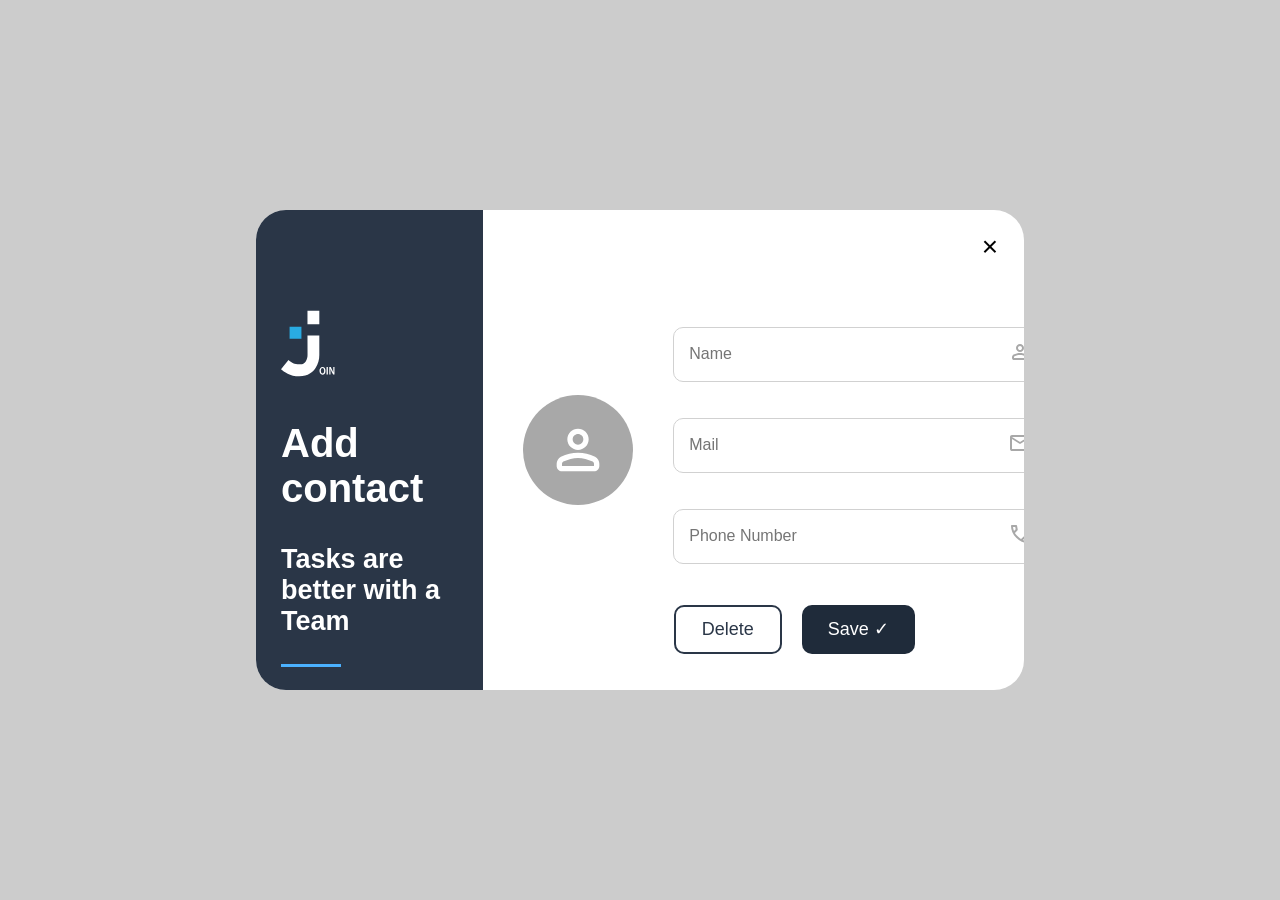
==== addContactOverlay.html @ ead1f443 "Add "Add contact" Overlay html and css" ====
<!DOCTYPE html>
<html lang="en">
<head>
    <meta charset="UTF-8">
    <meta name="viewport" content="width=device-width, initial-scale=1.0">
    <link rel="stylesheet" href="styles/editContact.css">
    <title>Add Contact</title>
</head>
<body>
    <div class="edit-contact-overlay">
        <div class="edit-contact-container">
      
          <div class="edit-contact-left">
            <img src="./assets/sideboardAssets/joinLogo.svg" class="logo">
            <h2>Add contact</h2>           
            <h3>Tasks are better with a Team</h3>
            <div class="blue-line-add"></div>
          </div>
      
          <div class="edit-contact-right">
            <button class="close-btn">×</button>
      
            <div class="profile-circle-add"><img src="./assets/LogIn&SignUp/person1.svg" class="icon-profile"></div>
      
            <form class="edit-form">
              <div class="input-wrapper">
                <input type="text" placeholder="Name">
                <span class="icon"><img src="./assets/LogIn&SignUp/person.svg" alt=""></span>
              </div>
      
              <div class="input-wrapper">
                <input type="email" placeholder="Mail">
                <span class="icon"><img src="./assets/LogIn&SignUp/mail.svg" alt=""></span>
              </div>
      
              <div class="input-wrapper">
                <input type="tel" placeholder="Phone Number">
                <span class="icon"><img src="./assets/LogIn&SignUp/call.svg" alt=""></span>
              </div>
      
              <div class="buttons">
                <button class="delete-btn">Delete</button>
                <button class="save-btn">Save ✓</button>
              </div>
            </form>
      
          </div>
        </div>
      </div>
    
</body>
</html>
---- styles/editContact.css ----
.edit-contact-overlay {
    position: fixed;
    inset: 0;
    background: rgba(0,0,0,0.2);
    display: flex;
    justify-content: center;
    align-items: center;
  }
  
  .edit-contact-container {
    width: 60%;
    height: 480px;
    background: white;
    border-radius: 30px;
    display: flex;
    overflow: hidden;
    font-family: sans-serif;
  }
  
  .edit-contact-left {
    width: 467px;
    background: #2A3647;
    color: white;
    padding: 60px 25px;
    padding-top: 100px;
  }
  
  .edit-contact-left h2 {
    margin-top: 40px;
    font-size: 40px;
    font-weight: bold;
  }
  
  .blue-line {
    width: 60px;
    height: 3px;
    background: #4bb1ff;
    margin-top: -20px;
  }
  .blue-line-add {
    width: 60px;
    height: 3px;
    background: #4bb1ff;
    margin-top: 0px;
  }

  .logo {
    width: 54px;
    height: 66.5px;
  }
  
  .edit-contact-right {
    width: 60%;
    padding: 40px;
    position: relative;
    display: flex;
    align-items: center;
    gap: 40px;      
  }  
  
  .close-btn {
    position: absolute;
    top: 20px;
    right: 20px;
    background: none;
    border: none;
    font-size: 28px;
    cursor: pointer;
  }
  
  .profile-circle {
    width: 110px;
    height: 110px;
    opacity: 1;
    border-radius: 100%;
    top: 204px;
    left: 550px;
    gap: 10px;
    border-width: 3px;
    background: #ffcc00;    
    display: flex;
    align-items: center;
    justify-content: center;
    font-size: 47px;
    color: white;
    font-weight: bold;
    flex-shrink: 0;  
  }

  .profile-circle-add {
    width: 110px;
    height: 110px;
    opacity: 1;
    border-radius: 100%;
    top: 204px;
    left: 550px;
    gap: 10px;
    border-width: 3px;
    background-color: #A8A8A8;
    color: white;   
    display: flex;
    align-items: center;
    justify-content: center;
    font-size: 47px;
    font-weight: bold;
    flex-shrink: 0;  
  }

  .edit-form .input-wrapper {
    position: relative;
    margin-bottom: 18px; 
    width: 422px;  
  }

  .edit-form {
    display: flex;
    flex-direction: column;
    gap: 18px;          
    padding-top: 80px;
  }
  
  .edit-form input {
    width: 85%;
    height: 51px;          
    padding-left: 15px;
    border: 1px solid #D1D1D1; 
    border-radius: 10px;
    font-size: 16px;
    display: flex;
    align-items: center;
  }
  
  .icon {
    position: absolute;
    right: 15%;
    top: 50%;
    transform: translateY(-50%);
    pointer-events: none;
  }
  
  .buttons {
    display: flex;
    justify-content: center;
    gap: 20px;
    margin-top: 5px;
    padding-right: 180px;
  }
  
  .delete-btn, .save-btn {
    padding: 12px 26px;
    border-radius: 10px;
    font-size: 18px;
    cursor: pointer;
    border: none;
  }
  
  .delete-btn {
    background: white;
    border: 2px solid #2A3647;
    color: #2A3647;
  }
  
  .save-btn {
    background: #1f2b3a;
    color: white;
  }

  .text {
    font-family: Inter;
    font-weight: 500;
    font-style: Medium;
    font-size: 47px;
    line-height: 120%;
    letter-spacing: 0%;
    text-align: center;
    vertical-align: middle;
  }

  .icon-profile {
    width: 64px; 
    height: 64px;
  }

  h3 {
    font-size: 27px;
  }
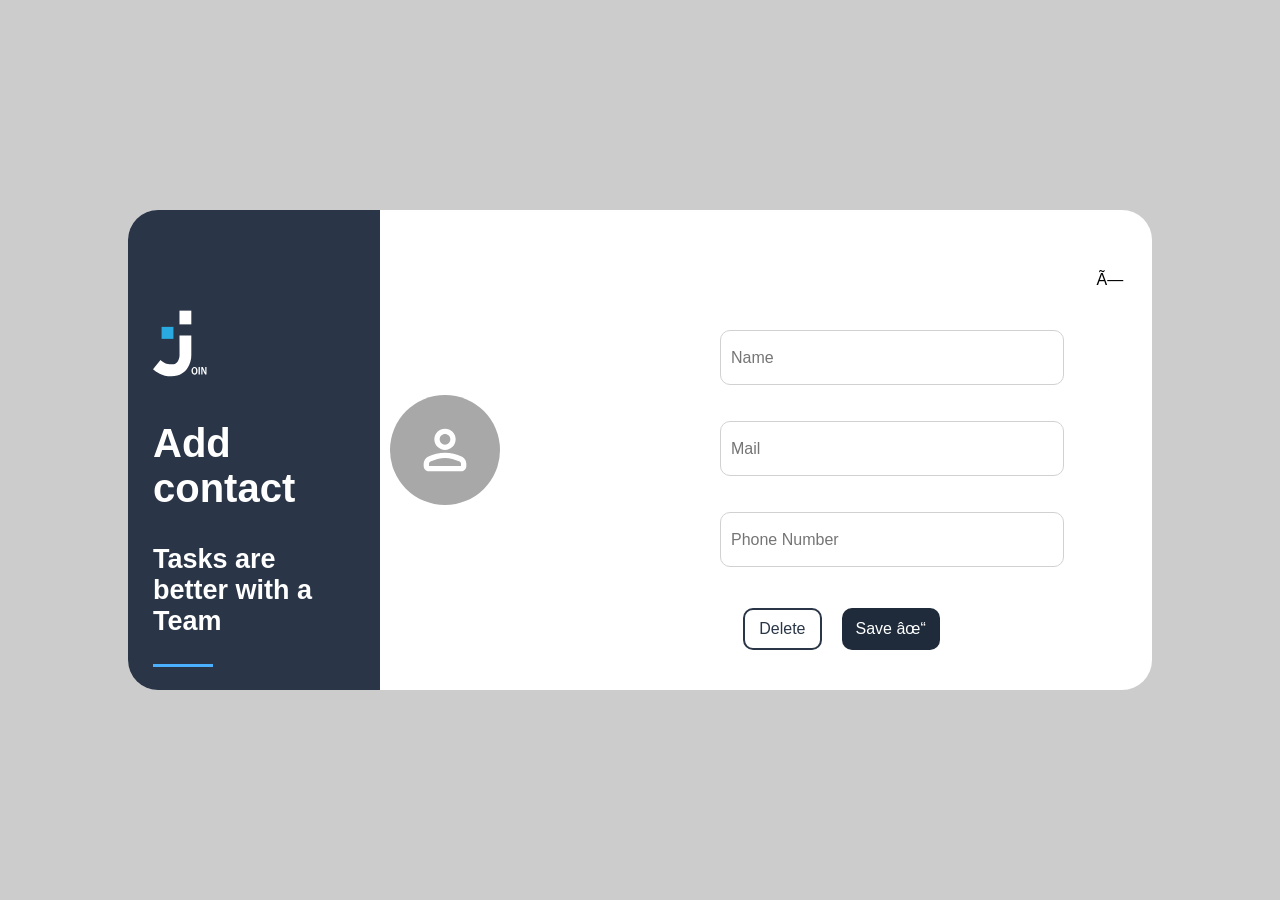
==== commit 17f58a0c: "Refactor addTask logic and add UI helpers Split and refactor task creation and UI code: add modular " ====
--- a/addContactOverlay.html
+++ b/addContactOverlay.html
@@ -1,4 +1,4 @@
-<!DOCTYPE html>
+﻿<!DOCTYPE html>
 <html lang="en">
 <head>
     <meta charset="UTF-8">
@@ -18,18 +18,18 @@
           </div>
       
           <div class="edit-contact-right">
-            <button class="close-btn">×</button>
+            <button class="close-btn">Ã—</button>
       
             <div class="profile-circle-add"><img src="./assets/LogIn&SignUp/person1.svg" class="icon-profile"></div>
       
-            <form class="edit-form">
+            <form class="edit-form" novalidate>
               <div class="input-wrapper">
                 <input type="text" placeholder="Name">
                 <span class="icon"><img src="./assets/LogIn&SignUp/person.svg" alt=""></span>
               </div>
       
               <div class="input-wrapper">
-                <input type="email" placeholder="Mail">
+                <input type="text" inputmode="email" placeholder="Mail">
                 <span class="icon"><img src="./assets/LogIn&SignUp/mail.svg" alt=""></span>
               </div>
       
@@ -40,7 +40,7 @@
       
               <div class="buttons">
                 <button class="delete-btn">Delete</button>
-                <button class="save-btn">Save ✓</button>
+                <button class="save-btn">Save âœ“</button>
               </div>
             </form>
       
@@ -49,4 +49,4 @@
       </div>
     
 </body>
-</html>+</html>
--- a/styles/editContact.css
+++ b/styles/editContact.css
@@ -1,186 +1,2 @@
-.edit-contact-overlay {
-    position: fixed;
-    inset: 0;
-    background: rgba(0,0,0,0.2);
-    display: flex;
-    justify-content: center;
-    align-items: center;
-  }
-  
-  .edit-contact-container {
-    width: 60%;
-    height: 480px;
-    background: white;
-    border-radius: 30px;
-    display: flex;
-    overflow: hidden;
-    font-family: sans-serif;
-  }
-  
-  .edit-contact-left {
-    width: 467px;
-    background: #2A3647;
-    color: white;
-    padding: 60px 25px;
-    padding-top: 100px;
-  }
-  
-  .edit-contact-left h2 {
-    margin-top: 40px;
-    font-size: 40px;
-    font-weight: bold;
-  }
-  
-  .blue-line {
-    width: 60px;
-    height: 3px;
-    background: #4bb1ff;
-    margin-top: -20px;
-  }
-  .blue-line-add {
-    width: 60px;
-    height: 3px;
-    background: #4bb1ff;
-    margin-top: 0px;
-  }
-
-  .logo {
-    width: 54px;
-    height: 66.5px;
-  }
-  
-  .edit-contact-right {
-    width: 60%;
-    padding: 40px;
-    position: relative;
-    display: flex;
-    align-items: center;
-    gap: 40px;      
-  }  
-  
-  .close-btn {
-    position: absolute;
-    top: 20px;
-    right: 20px;
-    background: none;
-    border: none;
-    font-size: 28px;
-    cursor: pointer;
-  }
-  
-  .profile-circle {
-    width: 110px;
-    height: 110px;
-    opacity: 1;
-    border-radius: 100%;
-    top: 204px;
-    left: 550px;
-    gap: 10px;
-    border-width: 3px;
-    background: #ffcc00;    
-    display: flex;
-    align-items: center;
-    justify-content: center;
-    font-size: 47px;
-    color: white;
-    font-weight: bold;
-    flex-shrink: 0;  
-  }
-
-  .profile-circle-add {
-    width: 110px;
-    height: 110px;
-    opacity: 1;
-    border-radius: 100%;
-    top: 204px;
-    left: 550px;
-    gap: 10px;
-    border-width: 3px;
-    background-color: #A8A8A8;
-    color: white;   
-    display: flex;
-    align-items: center;
-    justify-content: center;
-    font-size: 47px;
-    font-weight: bold;
-    flex-shrink: 0;  
-  }
-
-  .edit-form .input-wrapper {
-    position: relative;
-    margin-bottom: 18px; 
-    width: 422px;  
-  }
-
-  .edit-form {
-    display: flex;
-    flex-direction: column;
-    gap: 18px;          
-    padding-top: 80px;
-  }
-  
-  .edit-form input {
-    width: 85%;
-    height: 51px;          
-    padding-left: 15px;
-    border: 1px solid #D1D1D1; 
-    border-radius: 10px;
-    font-size: 16px;
-    display: flex;
-    align-items: center;
-  }
-  
-  .icon {
-    position: absolute;
-    right: 15%;
-    top: 50%;
-    transform: translateY(-50%);
-    pointer-events: none;
-  }
-  
-  .buttons {
-    display: flex;
-    justify-content: center;
-    gap: 20px;
-    margin-top: 5px;
-    padding-right: 180px;
-  }
-  
-  .delete-btn, .save-btn {
-    padding: 12px 26px;
-    border-radius: 10px;
-    font-size: 18px;
-    cursor: pointer;
-    border: none;
-  }
-  
-  .delete-btn {
-    background: white;
-    border: 2px solid #2A3647;
-    color: #2A3647;
-  }
-  
-  .save-btn {
-    background: #1f2b3a;
-    color: white;
-  }
-
-  .text {
-    font-family: Inter;
-    font-weight: 500;
-    font-style: Medium;
-    font-size: 47px;
-    line-height: 120%;
-    letter-spacing: 0%;
-    text-align: center;
-    vertical-align: middle;
-  }
-
-  .icon-profile {
-    width: 64px; 
-    height: 64px;
-  }
-
-  h3 {
-    font-size: 27px;
-  }
+@import "./editContactBase.css";
+@import "./editContactResponsive.css";
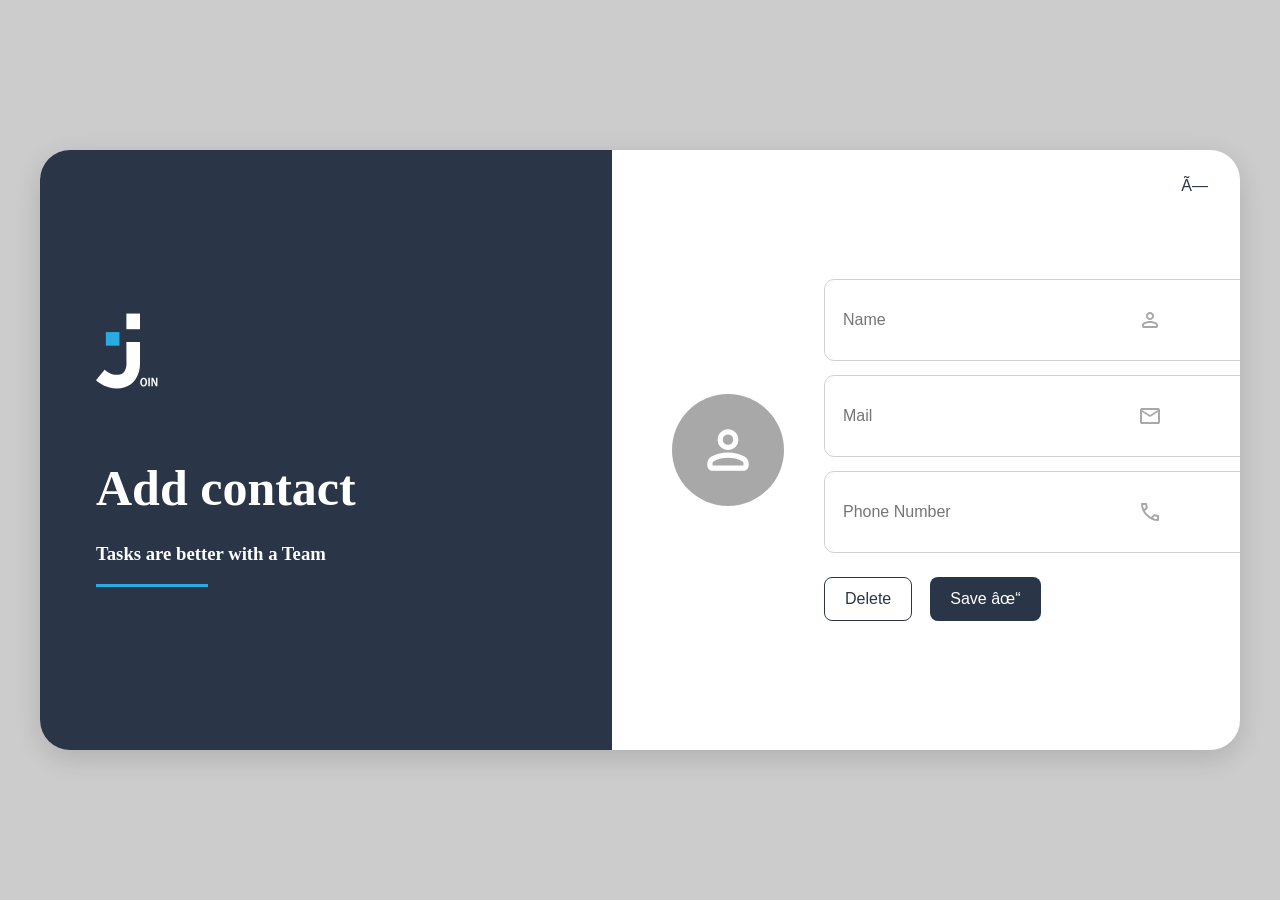
==== commit c0f3e2bd: "fav icon on every html document" ====
--- a/addContactOverlay.html
+++ b/addContactOverlay.html
@@ -3,6 +3,7 @@
 <head>
     <meta charset="UTF-8">
     <meta name="viewport" content="width=device-width, initial-scale=1.0">
+    <link rel="icon" type="image/x-icon" href="./assets/favicon/logoFavicon.png">
     <link rel="stylesheet" href="styles/editContact.css">
     <title>Add Contact</title>
 </head>
